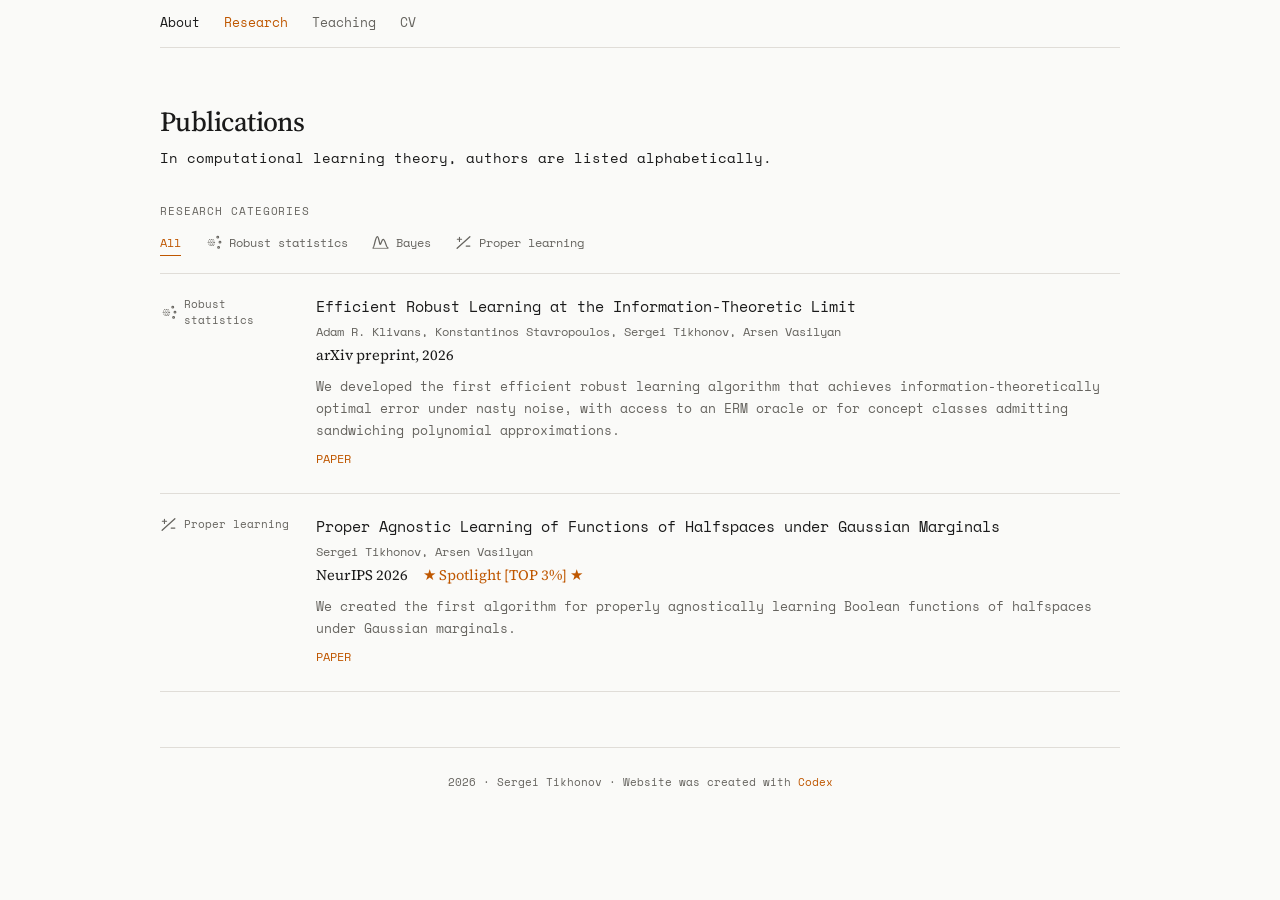
==== research.html @ 4cd68579 "Add files via upload" ====
<!doctype html>
<html lang="en">
<head>
  <meta charset="utf-8">
  <meta name="viewport" content="width=device-width, initial-scale=1">
  <meta name="description" content="Publications of Sergei Tikhonov in computational learning theory.">
  <meta name="theme-color" content="#fafaf8">
  <title>Publications — Sergei Tikhonov</title>
  <link rel="icon" href="favicon.svg?v=6" type="image/svg+xml" sizes="any">
  <link rel="icon" href="favicon-32.png?v=6" type="image/png" sizes="32x32">
  <link rel="icon" href="favicon-512.png?v=6" type="image/png" sizes="512x512">
  <link rel="apple-touch-icon" href="apple-touch-icon.png?v=6" sizes="180x180">

  <link rel="preconnect" href="https://fonts.googleapis.com">
  <link rel="preconnect" href="https://fonts.gstatic.com" crossorigin>
  <link href="https://fonts.googleapis.com/css2?family=Source+Serif+4:ital,opsz,wght@0,8..60,400;0,8..60,500;1,8..60,400&amp;family=Space+Mono:ital,wght@0,400;1,400&amp;display=swap" rel="stylesheet">

  <style>
    :root {
      color-scheme: light dark;
      --paper: light-dark(#fafaf8, #181816);
      --ink: light-dark(#1a1a1a, #efeee9);
      --muted: light-dark(#66645f, #aaa8a0);
      --orange: light-dark(#bf5700, #ec8b4e);
      --orange-hover: light-dark(#8f4100, #f2a06e);
      --rule: light-dark(#e0ddd8, #3c3b37);
    }

    * {
      box-sizing: border-box;
    }

    body {
      margin: 0;
      overflow-x: hidden;
      background: var(--paper);
      color: var(--ink);
      font-family: "Space Mono", "Courier New", monospace;
      font-size: 15px;
      line-height: 1.6;
      -webkit-font-smoothing: antialiased;
    }

    a {
      color: var(--orange);
      text-decoration: none;
      text-underline-offset: 3px;
    }

    a:hover {
      color: var(--orange-hover);
    }

    a:focus-visible,
    button:focus-visible {
      outline: 2px solid var(--orange);
      outline-offset: 4px;
      border-radius: 2px;
    }

    .page {
      width: min(100%, 1008px);
      margin: 0 auto;
      padding: 0 24px;
    }

    .nav {
      display: flex;
      align-items: center;
      gap: 24px;
      min-height: 48px;
      border-bottom: 1px solid var(--rule);
      font-size: 0.8rem;
    }

    .nav-home {
      color: var(--ink);
    }

    .nav-links {
      display: flex;
      gap: 24px;
    }

    .nav-links a {
      color: var(--muted);
    }

    .nav-links a:hover,
    .nav-links .nav-current {
      color: var(--orange);
    }

    .symbol-library {
      position: absolute;
      width: 0;
      height: 0;
      overflow: hidden;
    }

    .publications-page {
      padding: 56px 0 55px;
      border-bottom: 1px solid var(--rule);
    }

    .publications-heading h1 {
      margin: 0;
      font-family: "Source Serif 4", Georgia, serif;
      font-size: 1.72rem;
      font-weight: 500;
      line-height: 1.25;
      letter-spacing: -0.02em;
    }

    .publication-intro {
      max-width: 670px;
      margin: 8px 0 31px;
      font-size: 0.9rem;
      line-height: 1.72;
    }

    .filter-label {
      margin: 0 0 10px;
      color: var(--muted);
      font-size: 0.7rem;
      letter-spacing: 0.08em;
      text-transform: uppercase;
    }

    .category-filters {
      display: flex;
      flex-wrap: wrap;
      gap: 8px 24px;
      padding-bottom: 17px;
      border-bottom: 1px solid var(--rule);
    }

    .filter-button {
      display: inline-flex;
      gap: 7px;
      align-items: center;
      margin: 0;
      padding: 4px 0 3px;
      border: 0;
      border-bottom: 1px solid transparent;
      border-radius: 0;
      background: transparent;
      color: var(--muted);
      cursor: pointer;
      font: inherit;
      font-size: 0.74rem;
      line-height: 1.5;
    }

    .filter-button:hover {
      color: var(--ink);
    }

    .filter-button[aria-pressed="true"] {
      border-bottom-color: var(--orange);
      color: var(--orange);
    }

    .category-icon {
      width: 17px;
      height: 17px;
      flex: 0 0 17px;
      overflow: visible;
    }

    .paper {
      display: grid;
      grid-template-columns: 132px minmax(0, 1fr);
      gap: 24px;
      padding: 22px 0 24px;
      border-bottom: 1px solid var(--rule);
    }

    .paper-category {
      display: inline-flex;
      gap: 7px;
      align-items: center;
      align-self: start;
      color: var(--muted);
      font-size: 0.7rem;
      line-height: 1.45;
    }

    .paper-title {
      margin: 0;
      font-size: 0.92rem;
      font-weight: 400;
      line-height: 1.5;
    }

    .paper-title a {
      color: var(--ink);
    }

    .paper-title a:hover {
      color: var(--orange);
    }

    .authors {
      margin: 4px 0 0;
      color: var(--muted);
      font-size: 0.78rem;
    }

    .venue {
      margin: 2px 0 0;
      font-family: "Source Serif 4", Georgia, serif;
      font-size: 0.91rem;
      font-style: normal;
    }

    .spotlight {
      display: inline-block;
      margin-left: 1em;
      color: var(--orange);
      white-space: nowrap;
    }

    .contribution {
      margin: 9px 0 0;
      color: var(--muted);
      font-size: 0.82rem;
      line-height: 1.65;
    }

    .paper-links {
      margin-top: 9px;
      font-size: 0.72rem;
      text-transform: uppercase;
    }

    .empty-state {
      margin: 0;
      padding: 28px 0 7px;
      color: var(--muted);
      font-family: "Source Serif 4", Georgia, serif;
      font-size: 1rem;
    }

    .footer {
      padding: 25px 0 31px;
      color: var(--muted);
      font-size: 0.7rem;
      text-align: center;
    }

    .codex {
      color: var(--orange);
    }

    [hidden] {
      display: none !important;
    }

    @media (max-width: 760px) {
      .nav-links {
        gap: 15px;
      }
    }

    @media (max-width: 560px) {
      .page {
        padding: 0 18px;
      }

      .nav {
        gap: 14px;
        min-height: 44px;
      }

      .nav-links {
        gap: 12px;
        font-size: 0.74rem;
      }

      .publications-page {
        padding: 38px 0 39px;
      }

      .paper {
        grid-template-columns: 1fr;
        gap: 10px;
      }
    }

    @media (max-width: 390px) {
      .nav {
        align-items: flex-start;
        flex-direction: column;
        gap: 4px;
        padding: 9px 0 11px;
      }

      .category-filters {
        align-items: flex-start;
        flex-direction: column;
        gap: 4px;
      }
    }
  </style>
</head>

<body>
  <main class="page">
    <header class="nav">
      <a class="nav-home" href="index.html#about">About</a>
      <nav class="nav-links" aria-label="Primary navigation">
        <a class="nav-current" href="research.html" aria-current="page">Research</a>
        <a href="teaching.html">Teaching</a>
        <a href="index.html#cv">CV</a>
      </nav>
    </header>

    <svg class="symbol-library" aria-hidden="true" focusable="false">
      <defs>
        <symbol id="icon-robust-statistics" viewBox="0 0 16 16">
          <g fill="currentColor" stroke="none">
            <circle cx="4.4" cy="5.2" r=".52"></circle>
            <circle cx="6" cy="5.2" r=".52"></circle>
            <circle cx="7.6" cy="5.2" r=".52"></circle>
            <circle cx="3.4" cy="6.6" r=".52"></circle>
            <circle cx="5.1" cy="6.6" r=".52"></circle>
            <circle cx="6.8" cy="6.6" r=".52"></circle>
            <circle cx="8.4" cy="6.6" r=".52"></circle>
            <circle cx="3" cy="8" r=".52"></circle>
            <circle cx="4.6" cy="8" r=".52"></circle>
            <circle cx="6.2" cy="8" r=".52"></circle>
            <circle cx="7.8" cy="8" r=".52"></circle>
            <circle cx="9" cy="8" r=".52"></circle>
            <circle cx="3.7" cy="9.5" r=".52"></circle>
            <circle cx="5.4" cy="9.5" r=".52"></circle>
            <circle cx="7" cy="9.5" r=".52"></circle>
            <circle cx="8.5" cy="9.5" r=".52"></circle>
            <circle cx="4.8" cy="10.8" r=".52"></circle>
            <circle cx="6.4" cy="10.8" r=".52"></circle>
            <circle cx="7.8" cy="10.8" r=".52"></circle>
          </g>
          <g fill="none" stroke="currentColor" stroke-width="1">
            <circle cx="12" cy="3" r=".85"></circle>
            <circle cx="14.1" cy="7.7" r=".85"></circle>
            <circle cx="12.8" cy="12.6" r=".85"></circle>
          </g>
        </symbol>

        <symbol id="icon-bayes" viewBox="0 0 16 16">
          <g fill="none" stroke="currentColor" stroke-linecap="round" stroke-linejoin="round">
            <path d="M1 13C2.2 13 3.1 2.5 5 2.5c1.4 0 1.8 6.3 2.6 7.1.8.8 1.5-4.5 2.9-4.5 2 0 2.8 7.9 4.5 7.9" stroke-width="1.2"></path>
            <path d="M1 13.5h14" stroke-width=".7"></path>
          </g>
        </symbol>

        <symbol id="icon-proper-learning" viewBox="0 0 16 16">
          <g fill="none" stroke="currentColor" stroke-linecap="round" stroke-linejoin="round">
            <path d="M2 13.5 14 2.5" stroke-width="1.2"></path>
            <path d="M4.2 3v4M2.2 5h4M10.5 11.4h3.5" stroke-width="1.05"></path>
          </g>
        </symbol>
      </defs>
    </svg>

    <section class="publications-page" id="publications">
      <header class="publications-heading">
        <h1>Publications</h1>
        <p class="publication-intro">In computational learning theory, authors are listed alphabetically.</p>
      </header>

      <div>
        <p class="filter-label">Research categories</p>
        <div class="category-filters" aria-label="Filter publications by research category">
          <button class="filter-button" type="button" data-filter="all" aria-pressed="true">All</button>

          <button class="filter-button" type="button" data-filter="robust-statistics" aria-pressed="false">
            <svg class="category-icon" aria-hidden="true" focusable="false"><use href="#icon-robust-statistics"></use></svg>
            Robust statistics
          </button>

          <button class="filter-button" type="button" data-filter="bayes" aria-pressed="false">
            <svg class="category-icon" aria-hidden="true" focusable="false"><use href="#icon-bayes"></use></svg>
            Bayes
          </button>

          <button class="filter-button" type="button" data-filter="proper-learning" aria-pressed="false">
            <svg class="category-icon" aria-hidden="true" focusable="false"><use href="#icon-proper-learning"></use></svg>
            Proper learning
          </button>
        </div>

        <div id="publication-list">
          <article class="paper" data-categories="robust-statistics">
            <div class="paper-category">
              <svg class="category-icon" aria-hidden="true" focusable="false"><use href="#icon-robust-statistics"></use></svg>
              <span>Robust statistics</span>
            </div>

            <div>
              <h3 class="paper-title">
                <a href="https://arxiv.org/abs/2609.17655" target="_blank" rel="noopener noreferrer">Efficient Robust Learning at the Information-Theoretic Limit</a>
              </h3>
              <p class="authors">Adam R. Klivans, Konstantinos Stavropoulos, Sergei Tikhonov, Arsen Vasilyan</p>
              <p class="venue">arXiv preprint, 2026</p>
              <p class="contribution">We developed the first efficient robust learning algorithm that achieves information-theoretically optimal error under nasty noise, with access to an ERM oracle or for concept classes admitting sandwiching polynomial approximations.</p>
              <div class="paper-links">
                <a href="https://arxiv.org/abs/2609.17655" target="_blank" rel="noopener noreferrer">Paper</a>
              </div>
            </div>
          </article>

          <article class="paper" data-categories="proper-learning">
            <div class="paper-category">
              <svg class="category-icon" aria-hidden="true" focusable="false"><use href="#icon-proper-learning"></use></svg>
              <span>Proper learning</span>
            </div>

            <div>
              <h3 class="paper-title">
                <a href="https://arxiv.org/abs/2605.27594v1" target="_blank" rel="noopener noreferrer">Proper Agnostic Learning of Functions of Halfspaces under Gaussian Marginals</a>
              </h3>
              <p class="authors">Sergei Tikhonov, Arsen Vasilyan</p>
              <p class="venue">NeurIPS 2026<span class="spotlight"><span aria-hidden="true">★ </span>Spotlight [TOP 3%]<span aria-hidden="true"> ★</span></span></p>
              <p class="contribution">We created the first algorithm for properly agnostically learning Boolean functions of halfspaces under Gaussian marginals.</p>
              <div class="paper-links">
                <a href="https://arxiv.org/abs/2605.27594v1" target="_blank" rel="noopener noreferrer">Paper</a>
              </div>
            </div>
          </article>
        </div>

        <p class="empty-state" id="empty-state" aria-live="polite" hidden>No publications in this category yet.</p>
      </div>
    </section>

    <footer class="footer">2026 · Sergei Tikhonov · Website was created with <span class="codex">Codex</span></footer>
  </main>

  <script>
    const filterButtons = [...document.querySelectorAll("[data-filter]")];
    const papers = [...document.querySelectorAll("[data-categories]")];
    const emptyState = document.querySelector("#empty-state");
    const categoryNames = {
      "robust-statistics": "Robust statistics",
      bayes: "Bayes",
      "proper-learning": "Proper learning"
    };

    filterButtons.forEach((button) => {
      button.addEventListener("click", () => {
        const selectedFilter = button.dataset.filter;
        let visiblePapers = 0;

        filterButtons.forEach((candidate) => {
          candidate.setAttribute("aria-pressed", String(candidate === button));
        });

        papers.forEach((paper) => {
          const categories = paper.dataset.categories.split(/\s+/);
          const isVisible = selectedFilter === "all" || categories.includes(selectedFilter);
          paper.hidden = !isVisible;
          visiblePapers += Number(isVisible);
        });

        if (visiblePapers === 0) {
          emptyState.textContent = `No publications in ${categoryNames[selectedFilter]} yet.`;
          emptyState.hidden = false;
        } else {
          emptyState.hidden = true;
        }
      });
    });
  </script>
</body>
</html>
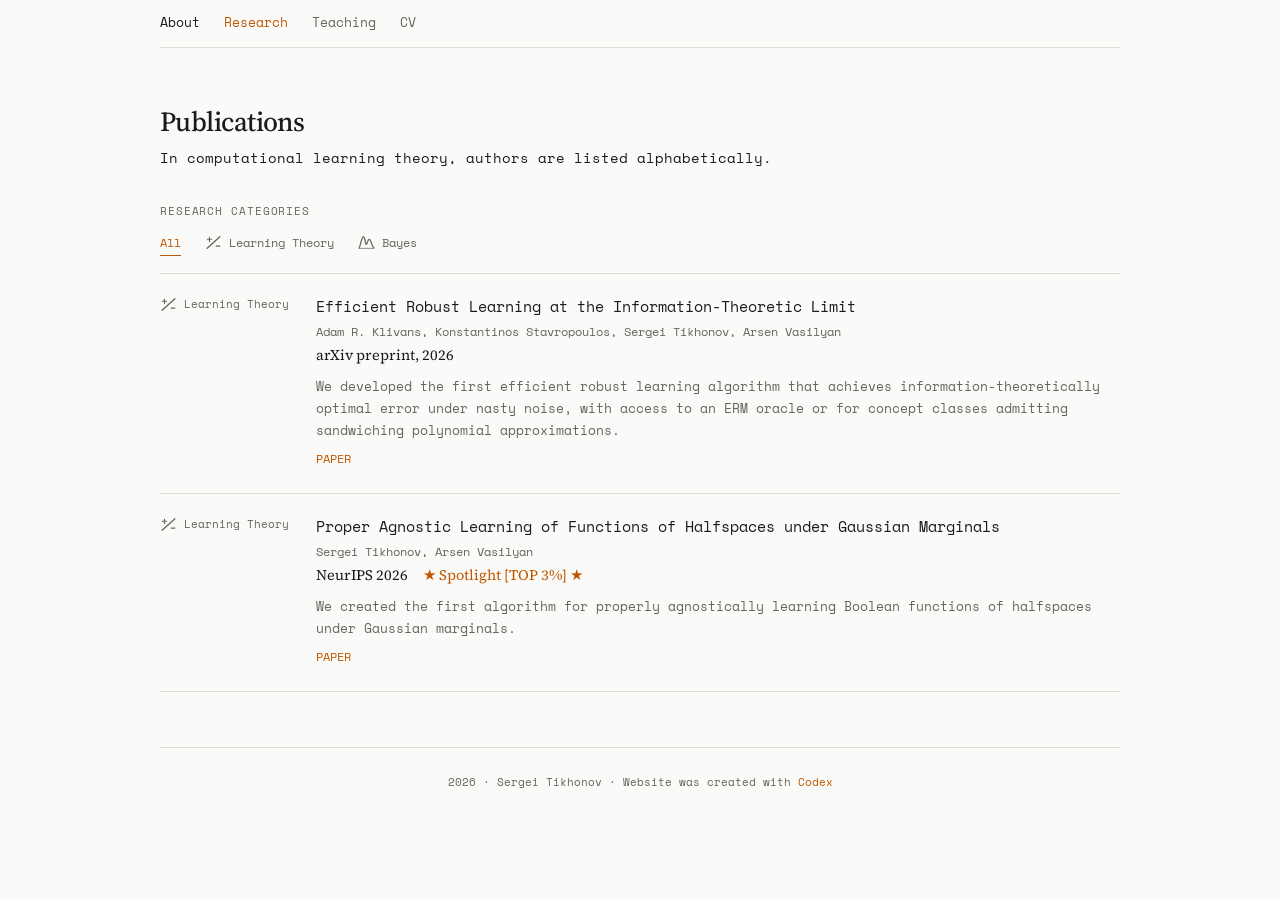
==== commit 7121122f: "Add files via upload" ====
--- a/research.html
+++ b/research.html
@@ -318,35 +318,6 @@
 
     <svg class="symbol-library" aria-hidden="true" focusable="false">
       <defs>
-        <symbol id="icon-robust-statistics" viewBox="0 0 16 16">
-          <g fill="currentColor" stroke="none">
-            <circle cx="4.4" cy="5.2" r=".52"></circle>
-            <circle cx="6" cy="5.2" r=".52"></circle>
-            <circle cx="7.6" cy="5.2" r=".52"></circle>
-            <circle cx="3.4" cy="6.6" r=".52"></circle>
-            <circle cx="5.1" cy="6.6" r=".52"></circle>
-            <circle cx="6.8" cy="6.6" r=".52"></circle>
-            <circle cx="8.4" cy="6.6" r=".52"></circle>
-            <circle cx="3" cy="8" r=".52"></circle>
-            <circle cx="4.6" cy="8" r=".52"></circle>
-            <circle cx="6.2" cy="8" r=".52"></circle>
-            <circle cx="7.8" cy="8" r=".52"></circle>
-            <circle cx="9" cy="8" r=".52"></circle>
-            <circle cx="3.7" cy="9.5" r=".52"></circle>
-            <circle cx="5.4" cy="9.5" r=".52"></circle>
-            <circle cx="7" cy="9.5" r=".52"></circle>
-            <circle cx="8.5" cy="9.5" r=".52"></circle>
-            <circle cx="4.8" cy="10.8" r=".52"></circle>
-            <circle cx="6.4" cy="10.8" r=".52"></circle>
-            <circle cx="7.8" cy="10.8" r=".52"></circle>
-          </g>
-          <g fill="none" stroke="currentColor" stroke-width="1">
-            <circle cx="12" cy="3" r=".85"></circle>
-            <circle cx="14.1" cy="7.7" r=".85"></circle>
-            <circle cx="12.8" cy="12.6" r=".85"></circle>
-          </g>
-        </symbol>
-
         <symbol id="icon-bayes" viewBox="0 0 16 16">
           <g fill="none" stroke="currentColor" stroke-linecap="round" stroke-linejoin="round">
             <path d="M1 13C2.2 13 3.1 2.5 5 2.5c1.4 0 1.8 6.3 2.6 7.1.8.8 1.5-4.5 2.9-4.5 2 0 2.8 7.9 4.5 7.9" stroke-width="1.2"></path>
@@ -374,9 +345,9 @@
         <div class="category-filters" aria-label="Filter publications by research category">
           <button class="filter-button" type="button" data-filter="all" aria-pressed="true">All</button>
 
-          <button class="filter-button" type="button" data-filter="robust-statistics" aria-pressed="false">
-            <svg class="category-icon" aria-hidden="true" focusable="false"><use href="#icon-robust-statistics"></use></svg>
-            Robust statistics
+          <button class="filter-button" type="button" data-filter="learning-theory" aria-pressed="false">
+            <svg class="category-icon" aria-hidden="true" focusable="false"><use href="#icon-proper-learning"></use></svg>
+            Learning Theory
           </button>
 
           <button class="filter-button" type="button" data-filter="bayes" aria-pressed="false">
@@ -384,17 +355,13 @@
             Bayes
           </button>
 
-          <button class="filter-button" type="button" data-filter="proper-learning" aria-pressed="false">
-            <svg class="category-icon" aria-hidden="true" focusable="false"><use href="#icon-proper-learning"></use></svg>
-            Proper learning
-          </button>
         </div>
 
         <div id="publication-list">
-          <article class="paper" data-categories="robust-statistics">
+          <article class="paper" data-categories="learning-theory">
             <div class="paper-category">
-              <svg class="category-icon" aria-hidden="true" focusable="false"><use href="#icon-robust-statistics"></use></svg>
-              <span>Robust statistics</span>
+              <svg class="category-icon" aria-hidden="true" focusable="false"><use href="#icon-proper-learning"></use></svg>
+              <span>Learning Theory</span>
             </div>
 
             <div>
@@ -410,10 +377,10 @@
             </div>
           </article>
 
-          <article class="paper" data-categories="proper-learning">
+          <article class="paper" data-categories="learning-theory">
             <div class="paper-category">
               <svg class="category-icon" aria-hidden="true" focusable="false"><use href="#icon-proper-learning"></use></svg>
-              <span>Proper learning</span>
+              <span>Learning Theory</span>
             </div>
 
             <div>
@@ -442,9 +409,8 @@
     const papers = [...document.querySelectorAll("[data-categories]")];
     const emptyState = document.querySelector("#empty-state");
     const categoryNames = {
-      "robust-statistics": "Robust statistics",
-      bayes: "Bayes",
-      "proper-learning": "Proper learning"
+      "learning-theory": "Learning Theory",
+      bayes: "Bayes"
     };
 
     filterButtons.forEach((button) => {
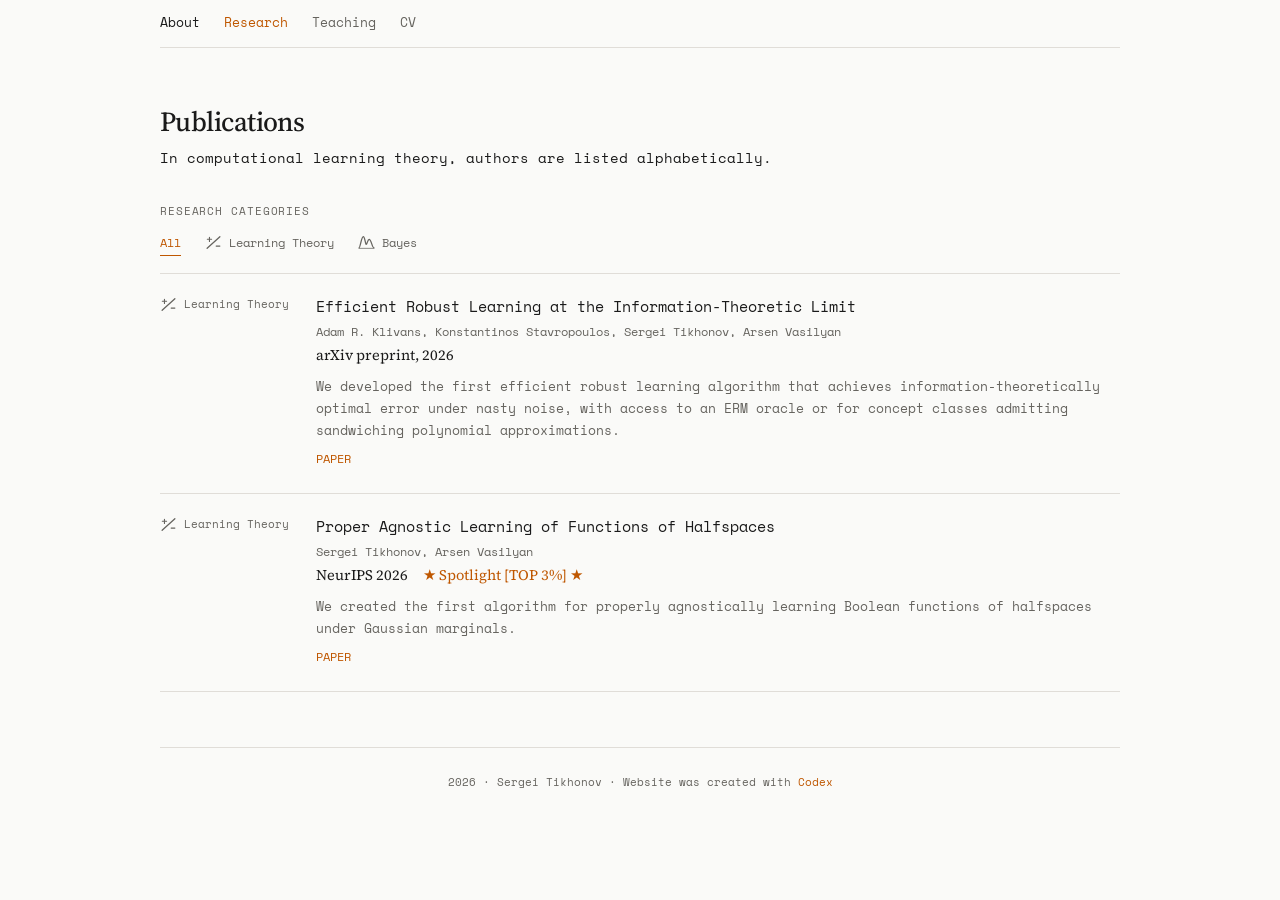
==== commit ad100ea4: "Add files via upload" ====
--- a/research.html
+++ b/research.html
@@ -385,7 +385,7 @@
 
             <div>
               <h3 class="paper-title">
-                <a href="https://arxiv.org/abs/2605.27594v1" target="_blank" rel="noopener noreferrer">Proper Agnostic Learning of Functions of Halfspaces under Gaussian Marginals</a>
+                <a href="https://arxiv.org/abs/2605.27594v1" target="_blank" rel="noopener noreferrer">Proper Agnostic Learning of Functions of Halfspaces</a>
               </h3>
               <p class="authors">Sergei Tikhonov, Arsen Vasilyan</p>
               <p class="venue">NeurIPS 2026<span class="spotlight"><span aria-hidden="true">★ </span>Spotlight [TOP 3%]<span aria-hidden="true"> ★</span></span></p>
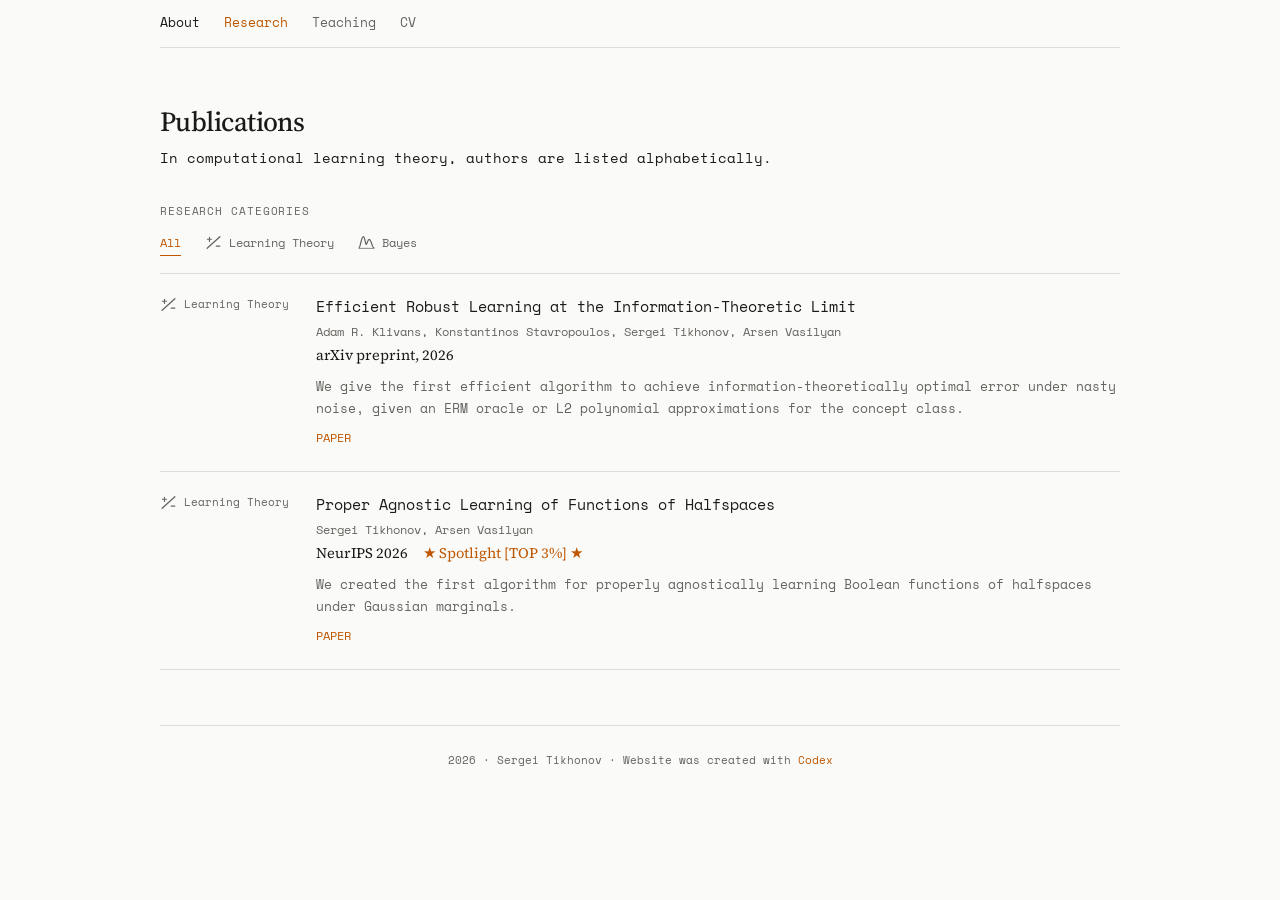
==== commit 9a594c79: "Add files via upload" ====
--- a/research.html
+++ b/research.html
@@ -370,7 +370,7 @@
               </h3>
               <p class="authors">Adam R. Klivans, Konstantinos Stavropoulos, Sergei Tikhonov, Arsen Vasilyan</p>
               <p class="venue">arXiv preprint, 2026</p>
-              <p class="contribution">We developed the first efficient robust learning algorithm that achieves information-theoretically optimal error under nasty noise, with access to an ERM oracle or for concept classes admitting sandwiching polynomial approximations.</p>
+              <p class="contribution">We give the first efficient algorithm to achieve information-theoretically optimal error under nasty noise, given an ERM oracle or L2 polynomial approximations for the concept class.</p>
               <div class="paper-links">
                 <a href="https://arxiv.org/abs/2609.17655" target="_blank" rel="noopener noreferrer">Paper</a>
               </div>
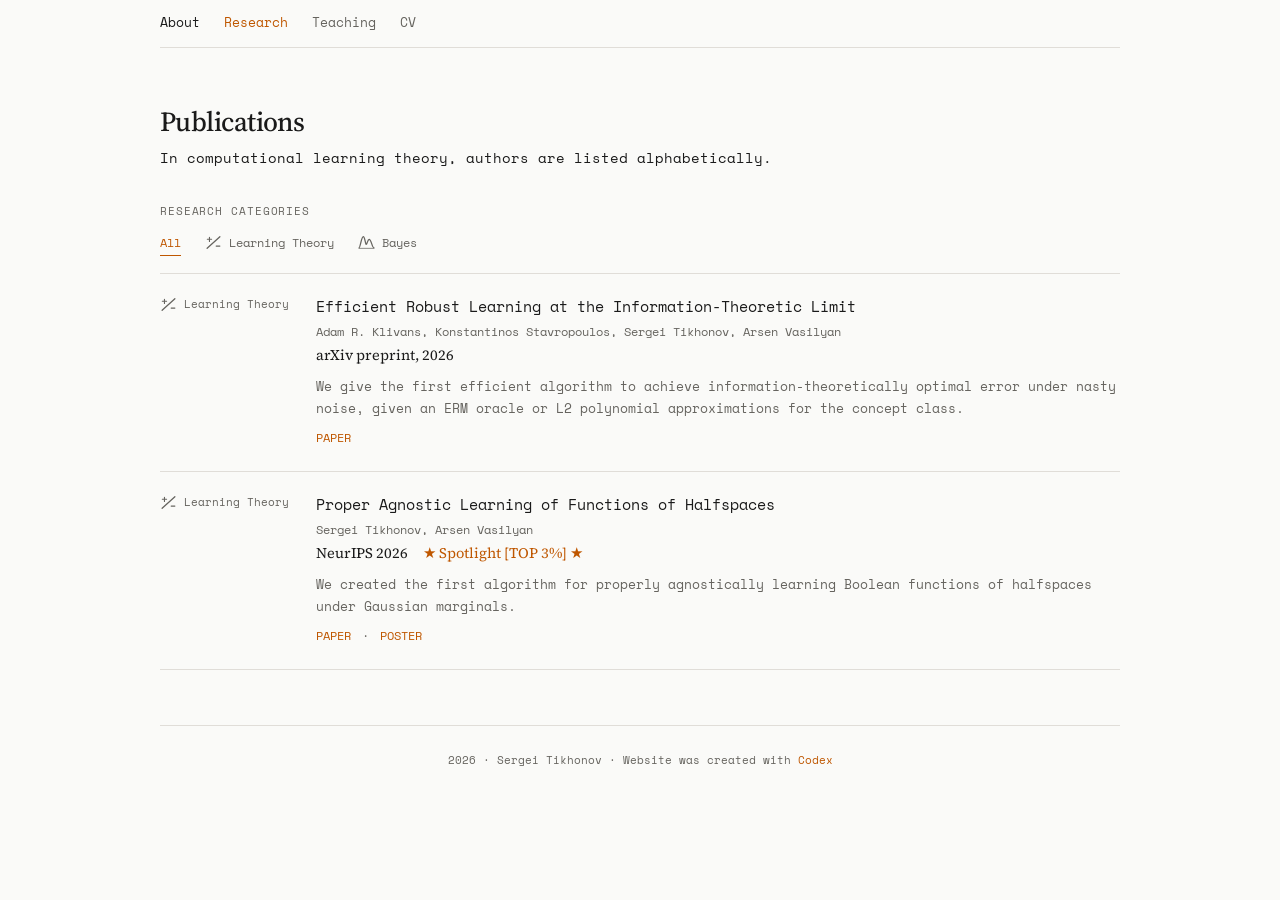
==== commit 4d8085f4: "Add files via upload" ====
--- a/research.html
+++ b/research.html
@@ -234,6 +234,11 @@
       text-transform: uppercase;
     }
 
+    .paper-link-separator {
+      margin: 0 0.35em;
+      color: var(--muted);
+    }
+
     .empty-state {
       margin: 0;
       padding: 28px 0 7px;
@@ -392,6 +397,8 @@
               <p class="contribution">We created the first algorithm for properly agnostically learning Boolean functions of halfspaces under Gaussian marginals.</p>
               <div class="paper-links">
                 <a href="https://arxiv.org/abs/2605.27594v1" target="_blank" rel="noopener noreferrer">Paper</a>
+                <span class="paper-link-separator" aria-hidden="true">·</span>
+                <a href="neurips-2026-poster.pdf" target="_blank" rel="noopener noreferrer">Poster</a>
               </div>
             </div>
           </article>
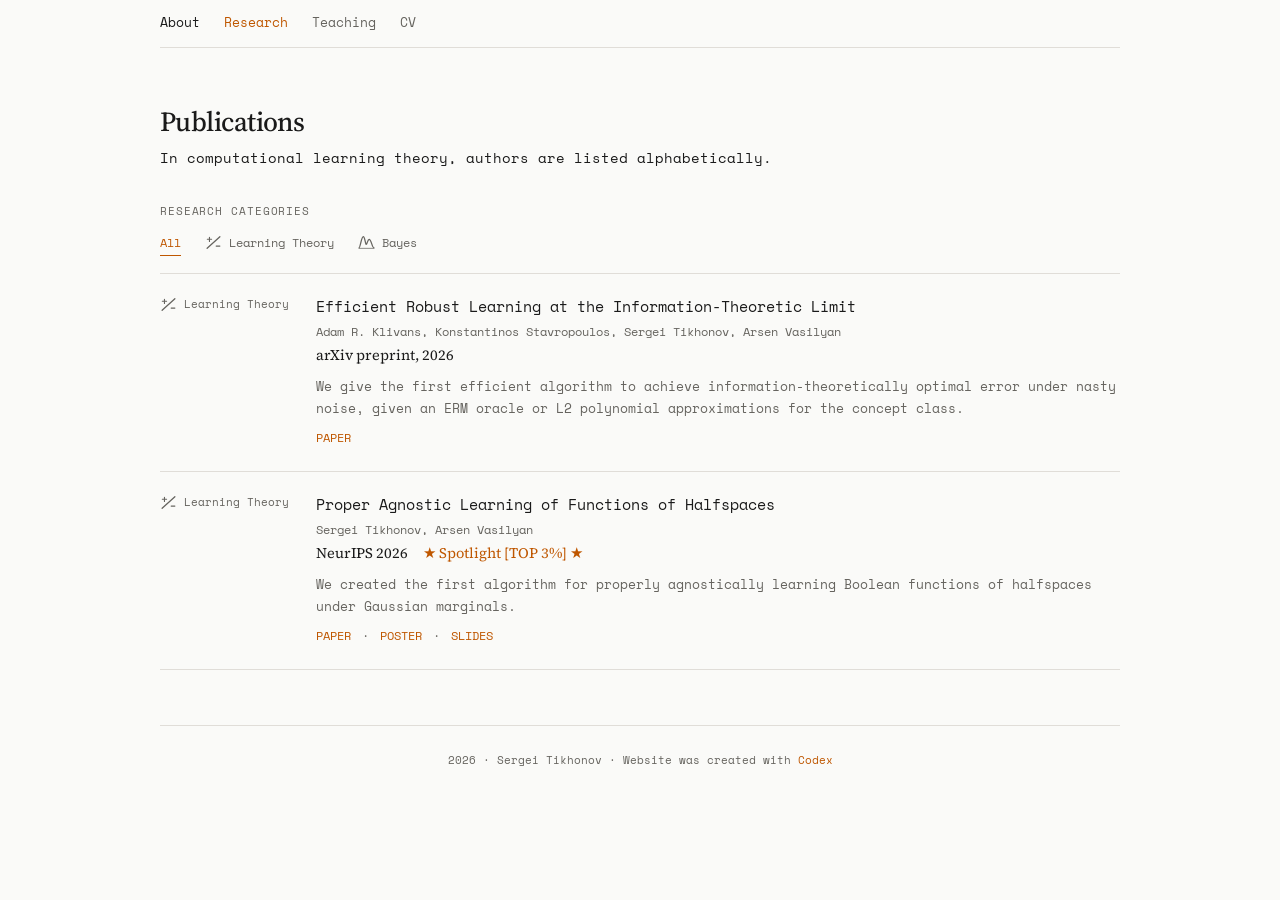
==== commit 130796bb: "Add files via upload" ====
--- a/research.html
+++ b/research.html
@@ -399,6 +399,8 @@
                 <a href="https://arxiv.org/abs/2605.27594v1" target="_blank" rel="noopener noreferrer">Paper</a>
                 <span class="paper-link-separator" aria-hidden="true">·</span>
                 <a href="neurips-2026-poster.pdf" target="_blank" rel="noopener noreferrer">Poster</a>
+                <span class="paper-link-separator" aria-hidden="true">·</span>
+                <a href="neurips-2026-slides.pdf" target="_blank" rel="noopener noreferrer">Slides</a>
               </div>
             </div>
           </article>
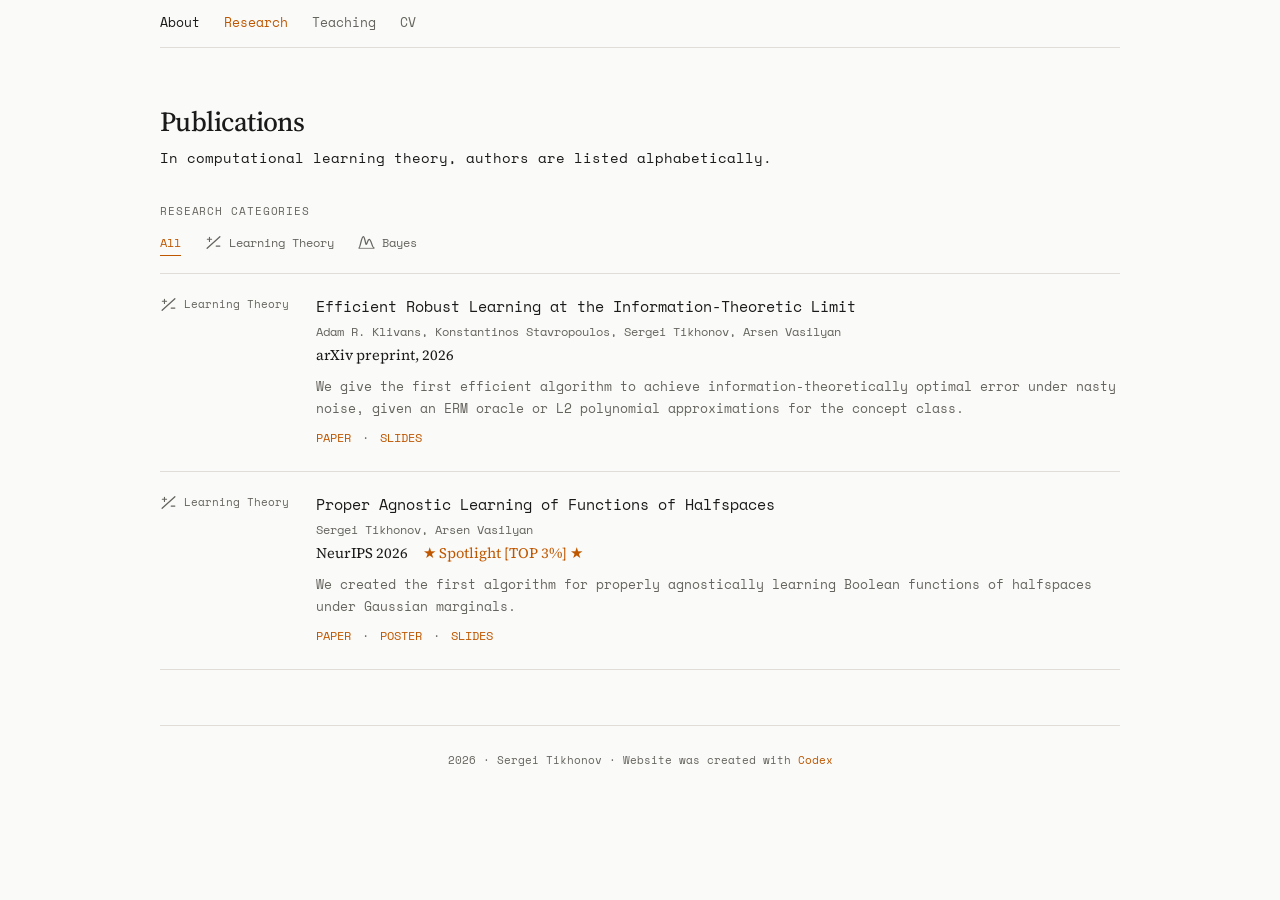
==== commit 8247c9c5: "Add files via upload" ====
--- a/research.html
+++ b/research.html
@@ -378,6 +378,8 @@
               <p class="contribution">We give the first efficient algorithm to achieve information-theoretically optimal error under nasty noise, given an ERM oracle or L2 polynomial approximations for the concept class.</p>
               <div class="paper-links">
                 <a href="https://arxiv.org/abs/2609.17655" target="_blank" rel="noopener noreferrer">Paper</a>
+                <span class="paper-link-separator" aria-hidden="true">·</span>
+                <a href="efficient-robust-learning-slides.pdf" target="_blank" rel="noopener noreferrer">Slides</a>
               </div>
             </div>
           </article>
